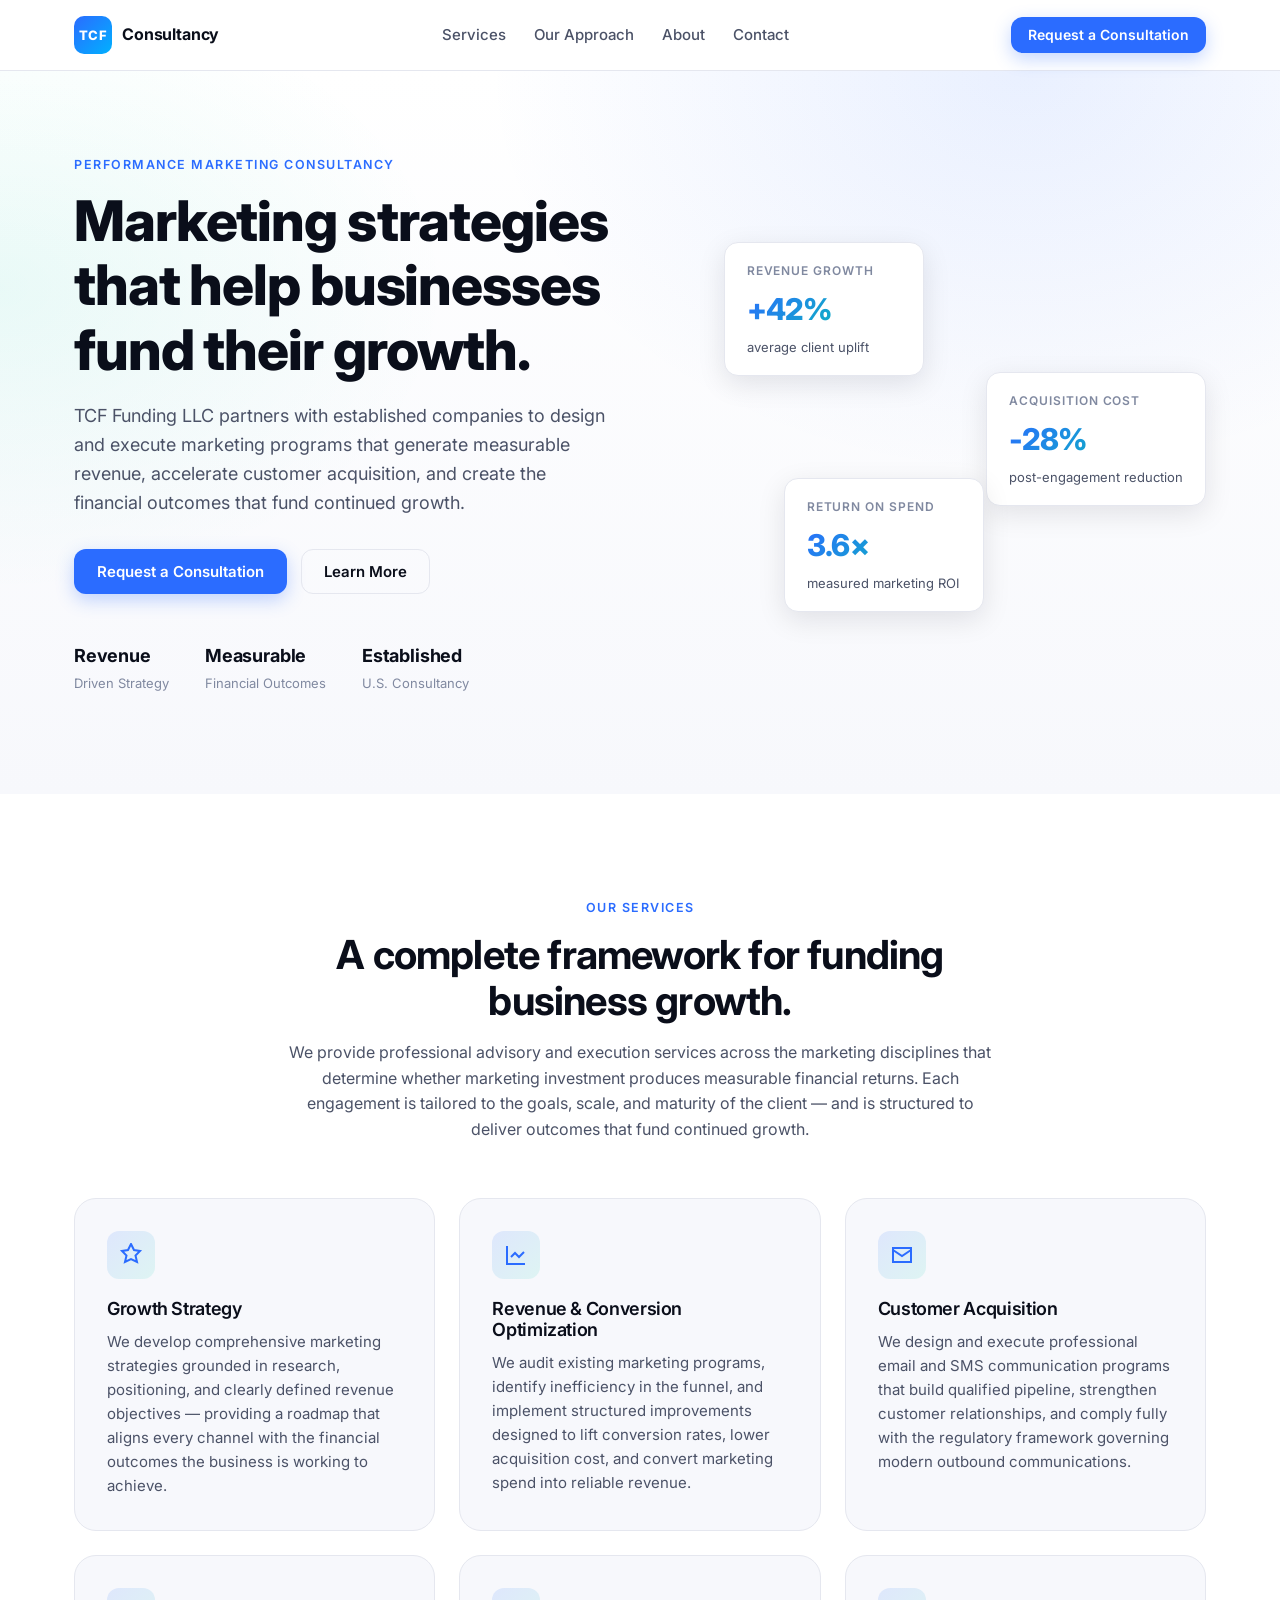
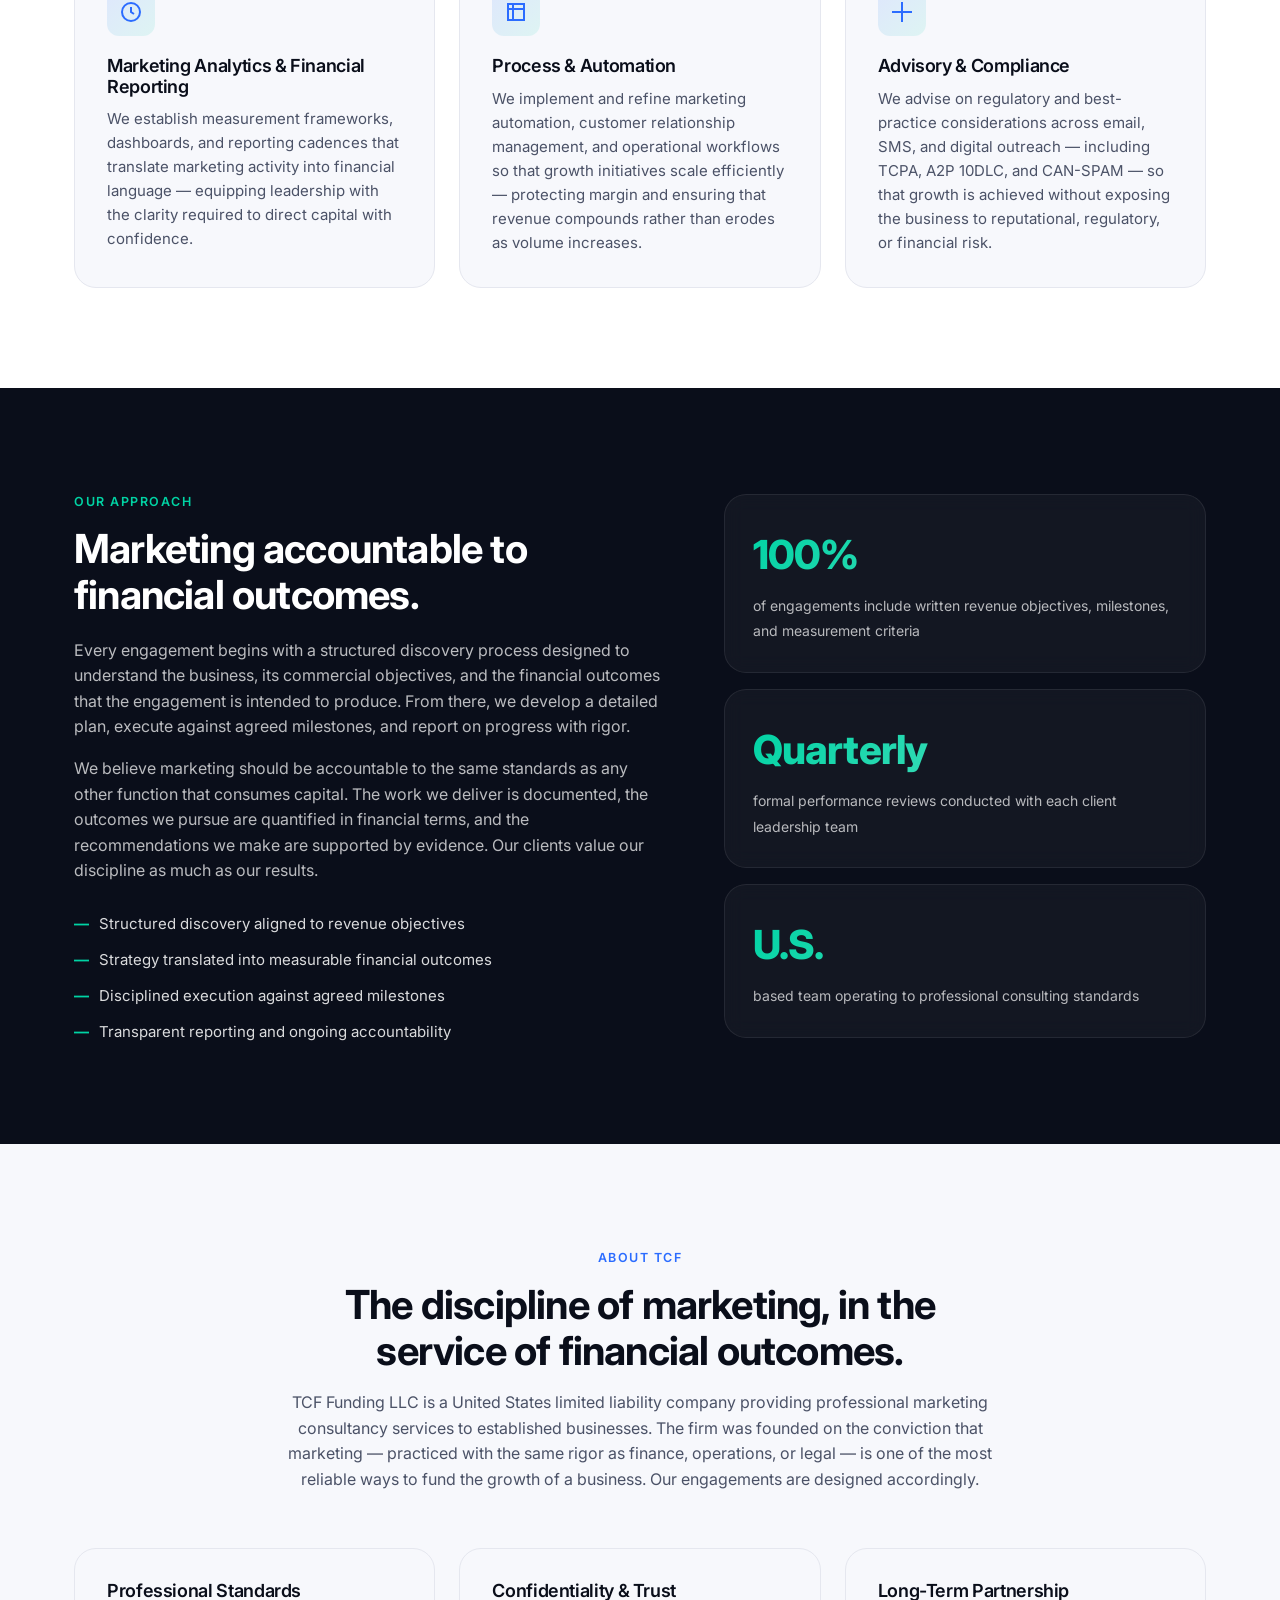
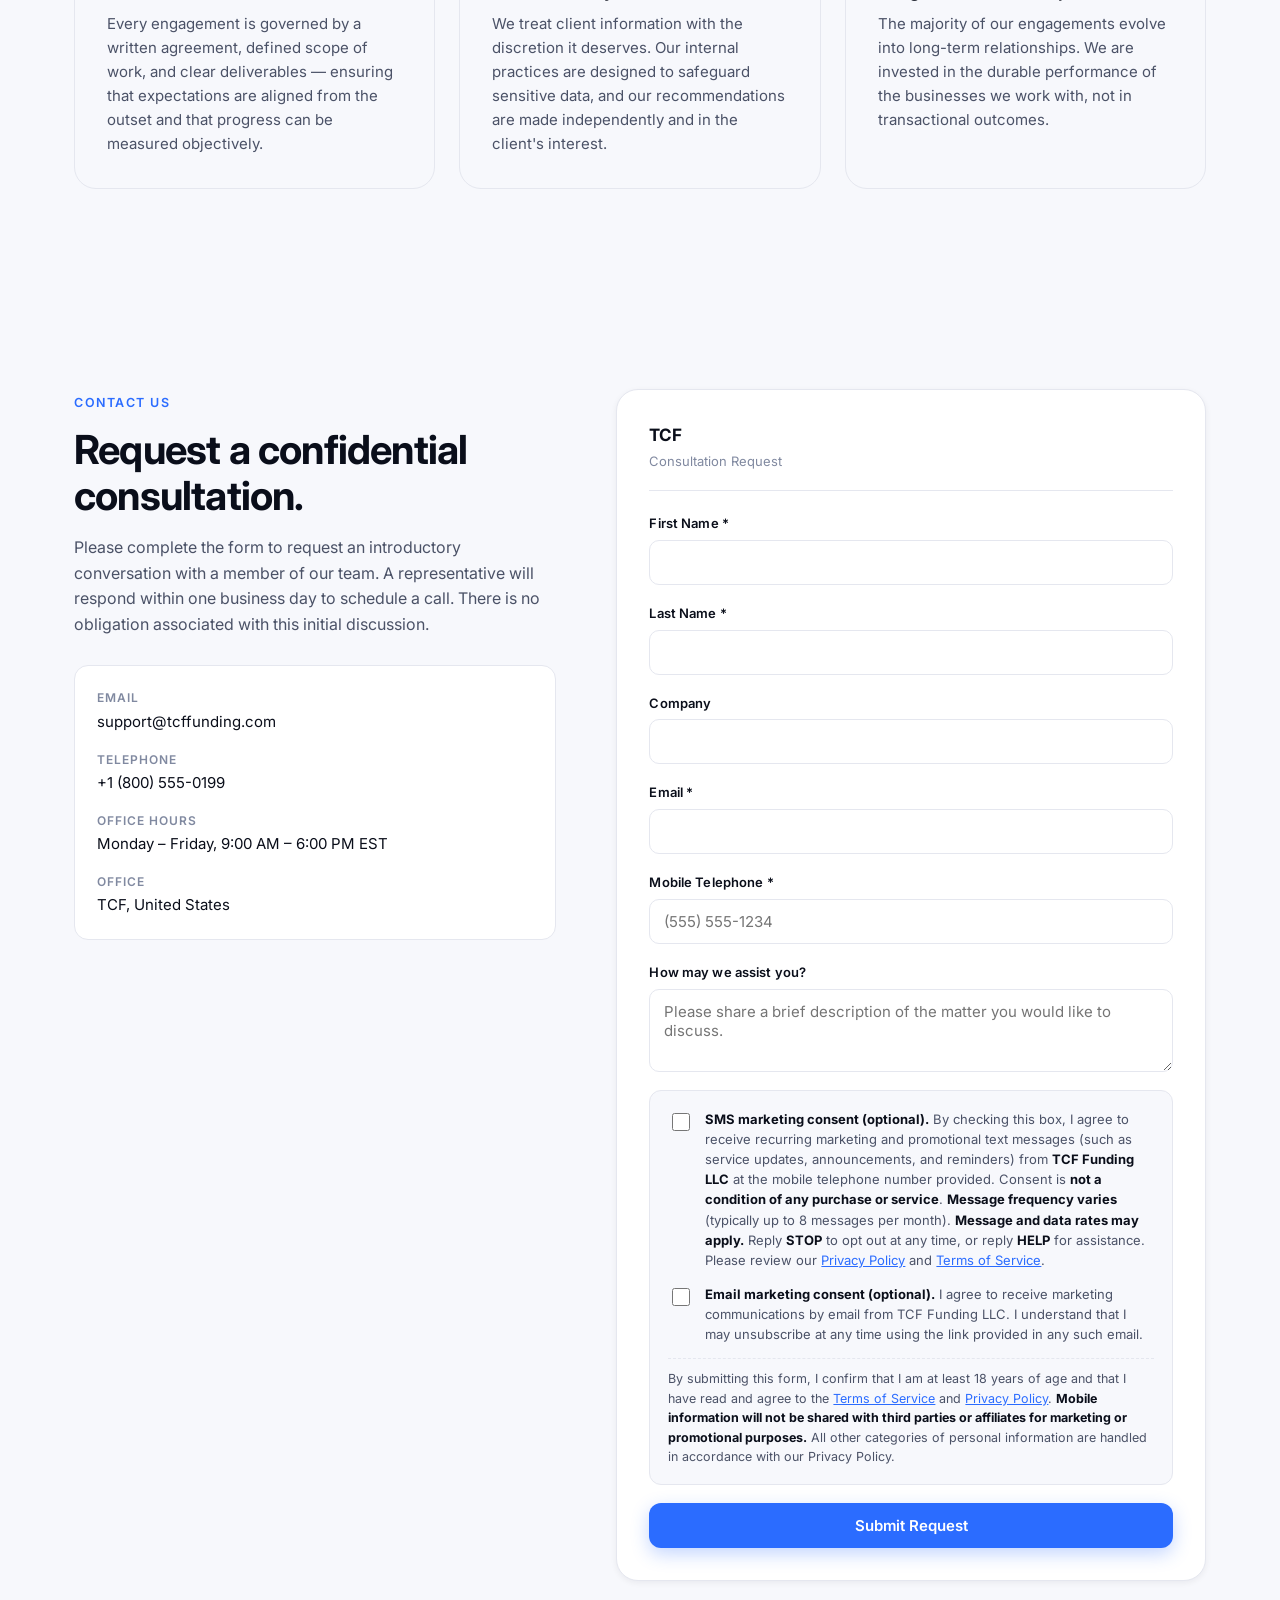
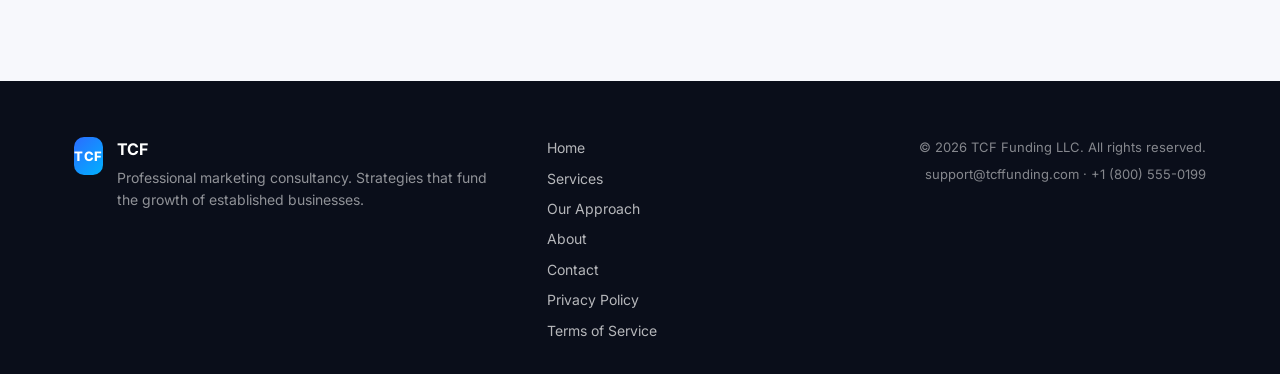
==== index.html @ d6a8207d "Initial commit: TCF Consultancy site" ====
<!DOCTYPE html>
<html lang="en">
<head>
    <meta charset="UTF-8">
    <meta name="viewport" content="width=device-width, initial-scale=1.0">
    <title>TCF — Marketing Strategies that Fund Growth</title>
    <meta name="description" content="TCF Funding LLC is a professional marketing consultancy that helps established businesses generate more revenue and secure greater funding through disciplined, data-driven marketing strategies.">
    <link rel="stylesheet" href="styles.css">
    <link rel="preconnect" href="https://fonts.googleapis.com">
    <link rel="preconnect" href="https://fonts.gstatic.com" crossorigin>
    <link href="https://fonts.googleapis.com/css2?family=Inter:wght@400;500;600;700;800&display=swap" rel="stylesheet">
</head>
<body>
    <header class="site-header">
        <div class="container header-inner">
            <a href="index.html" class="logo">
                <span class="logo-mark">TCF</span>
                <span class="logo-text">Consultancy</span>
            </a>
            <nav class="main-nav">
                <a href="#services">Services</a>
                <a href="#approach">Our Approach</a>
                <a href="#about">About</a>
                <a href="#contact">Contact</a>
            </nav>
            <a href="#contact" class="btn btn-primary btn-sm">Request a Consultation</a>
        </div>
    </header>

    <section class="hero">
        <div class="container">
            <div class="hero-grid">
                <div class="hero-content">
                    <span class="eyebrow">Performance Marketing Consultancy</span>
                    <h1>Marketing strategies that help businesses fund their growth.</h1>
                    <p class="hero-subtitle">TCF Funding LLC partners with established companies to design and execute marketing programs that generate measurable revenue, accelerate customer acquisition, and create the financial outcomes that fund continued growth.</p>
                    <div class="hero-cta">
                        <a href="#contact" class="btn btn-primary">Request a Consultation</a>
                        <a href="#services" class="btn btn-ghost">Learn More</a>
                    </div>
                    <div class="hero-trust">
                        <div class="trust-item">
                            <strong>Revenue</strong>
                            <span>Driven Strategy</span>
                        </div>
                        <div class="trust-item">
                            <strong>Measurable</strong>
                            <span>Financial Outcomes</span>
                        </div>
                        <div class="trust-item">
                            <strong>Established</strong>
                            <span>U.S. Consultancy</span>
                        </div>
                    </div>
                </div>
                <div class="hero-visual" aria-hidden="true">
                    <div class="floating-card card-1">
                        <span class="card-label">Revenue Growth</span>
                        <span class="card-value">+42%</span>
                        <span class="card-meta">average client uplift</span>
                    </div>
                    <div class="floating-card card-2">
                        <span class="card-label">Acquisition Cost</span>
                        <span class="card-value">-28%</span>
                        <span class="card-meta">post-engagement reduction</span>
                    </div>
                    <div class="floating-card card-3">
                        <span class="card-label">Return on Spend</span>
                        <span class="card-value">3.6×</span>
                        <span class="card-meta">measured marketing ROI</span>
                    </div>
                </div>
            </div>
        </div>
    </section>

    <section id="services" class="services">
        <div class="container">
            <div class="section-head">
                <span class="eyebrow">Our Services</span>
                <h2>A complete framework for funding business growth.</h2>
                <p>We provide professional advisory and execution services across the marketing disciplines that determine whether marketing investment produces measurable financial returns. Each engagement is tailored to the goals, scale, and maturity of the client — and is structured to deliver outcomes that fund continued growth.</p>
            </div>
            <div class="services-grid">
                <article class="service-card">
                    <div class="service-icon" aria-hidden="true">
                        <svg viewBox="0 0 24 24" fill="none" stroke="currentColor" stroke-width="2"><path d="M12 1l3 6 6 1-4.5 4.5L18 19l-6-3-6 3 1.5-6.5L3 8l6-1z"/></svg>
                    </div>
                    <h3>Growth Strategy</h3>
                    <p>We develop comprehensive marketing strategies grounded in research, positioning, and clearly defined revenue objectives — providing a roadmap that aligns every channel with the financial outcomes the business is working to achieve.</p>
                </article>
                <article class="service-card">
                    <div class="service-icon" aria-hidden="true">
                        <svg viewBox="0 0 24 24" fill="none" stroke="currentColor" stroke-width="2"><path d="M3 3v18h18"/><path d="M7 14l4-4 4 4 5-5"/></svg>
                    </div>
                    <h3>Revenue &amp; Conversion Optimization</h3>
                    <p>We audit existing marketing programs, identify inefficiency in the funnel, and implement structured improvements designed to lift conversion rates, lower acquisition cost, and convert marketing spend into reliable revenue.</p>
                </article>
                <article class="service-card">
                    <div class="service-icon" aria-hidden="true">
                        <svg viewBox="0 0 24 24" fill="none" stroke="currentColor" stroke-width="2"><path d="M3 5h18v14H3z"/><path d="M3 7l9 6 9-6"/></svg>
                    </div>
                    <h3>Customer Acquisition</h3>
                    <p>We design and execute professional email and SMS communication programs that build qualified pipeline, strengthen customer relationships, and comply fully with the regulatory framework governing modern outbound communications.</p>
                </article>
                <article class="service-card">
                    <div class="service-icon" aria-hidden="true">
                        <svg viewBox="0 0 24 24" fill="none" stroke="currentColor" stroke-width="2"><circle cx="12" cy="12" r="9"/><path d="M12 7v5l3 2"/></svg>
                    </div>
                    <h3>Marketing Analytics &amp; Financial Reporting</h3>
                    <p>We establish measurement frameworks, dashboards, and reporting cadences that translate marketing activity into financial language — equipping leadership with the clarity required to direct capital with confidence.</p>
                </article>
                <article class="service-card">
                    <div class="service-icon" aria-hidden="true">
                        <svg viewBox="0 0 24 24" fill="none" stroke="currentColor" stroke-width="2"><path d="M4 4h16v16H4z"/><path d="M4 9h16M9 4v16"/></svg>
                    </div>
                    <h3>Process &amp; Automation</h3>
                    <p>We implement and refine marketing automation, customer relationship management, and operational workflows so that growth initiatives scale efficiently — protecting margin and ensuring that revenue compounds rather than erodes as volume increases.</p>
                </article>
                <article class="service-card">
                    <div class="service-icon" aria-hidden="true">
                        <svg viewBox="0 0 24 24" fill="none" stroke="currentColor" stroke-width="2"><path d="M12 2v20M2 12h20"/></svg>
                    </div>
                    <h3>Advisory &amp; Compliance</h3>
                    <p>We advise on regulatory and best-practice considerations across email, SMS, and digital outreach — including TCPA, A2P 10DLC, and CAN-SPAM — so that growth is achieved without exposing the business to reputational, regulatory, or financial risk.</p>
                </article>
            </div>
        </div>
    </section>

    <section id="approach" class="about">
        <div class="container">
            <div class="about-grid">
                <div class="about-content">
                    <span class="eyebrow">Our Approach</span>
                    <h2>Marketing accountable to financial outcomes.</h2>
                    <p>Every engagement begins with a structured discovery process designed to understand the business, its commercial objectives, and the financial outcomes that the engagement is intended to produce. From there, we develop a detailed plan, execute against agreed milestones, and report on progress with rigor.</p>
                    <p>We believe marketing should be accountable to the same standards as any other function that consumes capital. The work we deliver is documented, the outcomes we pursue are quantified in financial terms, and the recommendations we make are supported by evidence. Our clients value our discipline as much as our results.</p>
                    <ul class="about-bullets">
                        <li><span>—</span>Structured discovery aligned to revenue objectives</li>
                        <li><span>—</span>Strategy translated into measurable financial outcomes</li>
                        <li><span>—</span>Disciplined execution against agreed milestones</li>
                        <li><span>—</span>Transparent reporting and ongoing accountability</li>
                    </ul>
                </div>
                <div class="about-stats">
                    <div class="stat">
                        <span class="stat-num">100%</span>
                        <span class="stat-label">of engagements include written revenue objectives, milestones, and measurement criteria</span>
                    </div>
                    <div class="stat">
                        <span class="stat-num">Quarterly</span>
                        <span class="stat-label">formal performance reviews conducted with each client leadership team</span>
                    </div>
                    <div class="stat">
                        <span class="stat-num">U.S.</span>
                        <span class="stat-label">based team operating to professional consulting standards</span>
                    </div>
                </div>
            </div>
        </div>
    </section>

    <section id="about" class="services" style="background:var(--surface-2);">
        <div class="container">
            <div class="section-head">
                <span class="eyebrow">About TCF</span>
                <h2>The discipline of marketing, in the service of financial outcomes.</h2>
                <p>TCF Funding LLC is a United States limited liability company providing professional marketing consultancy services to established businesses. The firm was founded on the conviction that marketing — practiced with the same rigor as finance, operations, or legal — is one of the most reliable ways to fund the growth of a business. Our engagements are designed accordingly.</p>
            </div>
            <div class="services-grid" style="grid-template-columns:repeat(3,1fr);">
                <article class="service-card">
                    <h3>Professional Standards</h3>
                    <p>Every engagement is governed by a written agreement, defined scope of work, and clear deliverables — ensuring that expectations are aligned from the outset and that progress can be measured objectively.</p>
                </article>
                <article class="service-card">
                    <h3>Confidentiality &amp; Trust</h3>
                    <p>We treat client information with the discretion it deserves. Our internal practices are designed to safeguard sensitive data, and our recommendations are made independently and in the client's interest.</p>
                </article>
                <article class="service-card">
                    <h3>Long-Term Partnership</h3>
                    <p>The majority of our engagements evolve into long-term relationships. We are invested in the durable performance of the businesses we work with, not in transactional outcomes.</p>
                </article>
            </div>
        </div>
    </section>

    <section id="contact" class="contact">
        <div class="container">
            <div class="contact-grid">
                <div class="contact-intro">
                    <span class="eyebrow">Contact Us</span>
                    <h2>Request a confidential consultation.</h2>
                    <p>Please complete the form to request an introductory conversation with a member of our team. A representative will respond within one business day to schedule a call. There is no obligation associated with this initial discussion.</p>
                    <div class="contact-info">
                        <div class="contact-item">
                            <strong>Email</strong>
                            <a href="mailto:support@tcffunding.com">support@tcffunding.com</a>
                        </div>
                        <div class="contact-item">
                            <strong>Telephone</strong>
                            <a href="tel:+18005550199">+1 (800) 555-0199</a>
                        </div>
                        <div class="contact-item">
                            <strong>Office Hours</strong>
                            <span>Monday – Friday, 9:00 AM – 6:00 PM EST</span>
                        </div>
                        <div class="contact-item">
                            <strong>Office</strong>
                            <span>TCF, United States</span>
                        </div>
                    </div>
                </div>

                <form class="contact-form" id="optInForm" novalidate>
                    <div class="form-brand">
                        <strong>TCF</strong>
                        <span>Consultation Request</span>
                    </div>

                    <div class="form-row">
                        <label for="firstName">First Name *</label>
                        <input type="text" id="firstName" name="firstName" required autocomplete="given-name">
                    </div>
                    <div class="form-row">
                        <label for="lastName">Last Name *</label>
                        <input type="text" id="lastName" name="lastName" required autocomplete="family-name">
                    </div>
                    <div class="form-row">
                        <label for="company">Company</label>
                        <input type="text" id="company" name="company" autocomplete="organization">
                    </div>
                    <div class="form-row">
                        <label for="email">Email *</label>
                        <input type="email" id="email" name="email" required autocomplete="email">
                    </div>
                    <div class="form-row">
                        <label for="phone">Mobile Telephone *</label>
                        <input type="tel" id="phone" name="phone" required autocomplete="tel" placeholder="(555) 555-1234">
                    </div>
                    <div class="form-row">
                        <label for="message">How may we assist you?</label>
                        <textarea id="message" name="message" rows="3" placeholder="Please share a brief description of the matter you would like to discuss."></textarea>
                    </div>

                    <div class="consent-block">
                        <label class="consent-row">
                            <input type="checkbox" id="smsConsent" name="smsConsent">
                            <span class="consent-text">
                                <strong>SMS marketing consent (optional).</strong> By checking this box, I agree to receive recurring marketing and promotional text messages (such as service updates, announcements, and reminders) from <strong>TCF Funding LLC</strong> at the mobile telephone number provided. Consent is <strong>not a condition of any purchase or service</strong>. <strong>Message frequency varies</strong> (typically up to 8 messages per month). <strong>Message and data rates may apply.</strong> Reply <strong>STOP</strong> to opt out at any time, or reply <strong>HELP</strong> for assistance. Please review our <a href="privacy.html" target="_blank" rel="noopener">Privacy Policy</a> and <a href="terms.html" target="_blank" rel="noopener">Terms of Service</a>.
                            </span>
                        </label>

                        <label class="consent-row">
                            <input type="checkbox" id="emailConsent" name="emailConsent">
                            <span class="consent-text">
                                <strong>Email marketing consent (optional).</strong> I agree to receive marketing communications by email from TCF Funding LLC. I understand that I may unsubscribe at any time using the link provided in any such email.
                            </span>
                        </label>

                        <p class="legal-note">
                            By submitting this form, I confirm that I am at least 18 years of age and that I have read and agree to the
                            <a href="terms.html" target="_blank" rel="noopener">Terms of Service</a> and
                            <a href="privacy.html" target="_blank" rel="noopener">Privacy Policy</a>.
                            <strong>Mobile information will not be shared with third parties or affiliates for marketing or promotional purposes.</strong>
                            All other categories of personal information are handled in accordance with our Privacy Policy.
                        </p>
                    </div>

                    <button type="submit" class="btn btn-primary btn-block">Submit Request</button>
                    <div class="form-status" id="formStatus" role="status" aria-live="polite"></div>
                </form>
            </div>
        </div>
    </section>

    <footer class="site-footer">
        <div class="container footer-inner">
            <div class="footer-brand">
                <span class="logo-mark">TCF</span>
                <div>
                    <strong>TCF</strong>
                    <p>Professional marketing consultancy. Strategies that fund the growth of established businesses.</p>
                </div>
            </div>
            <nav class="footer-nav">
                <a href="index.html">Home</a>
                <a href="#services">Services</a>
                <a href="#approach">Our Approach</a>
                <a href="#about">About</a>
                <a href="#contact">Contact</a>
                <a href="privacy.html">Privacy Policy</a>
                <a href="terms.html">Terms of Service</a>
            </nav>
            <div class="footer-legal">
                <span>© <span id="yr"></span> TCF Funding LLC. All rights reserved.</span>
                <span>support@tcffunding.com · +1 (800) 555-0199</span>
            </div>
        </div>
    </footer>

    <script>
        document.getElementById('yr').textContent = new Date().getFullYear();

        const form = document.getElementById('optInForm');
        const status = document.getElementById('formStatus');
        form.addEventListener('submit', function(e) {
            e.preventDefault();
            const required = ['firstName','lastName','email','phone'];
            let ok = true;
            required.forEach(id => {
                const el = document.getElementById(id);
                if (!el.value.trim()) { el.classList.add('err'); ok = false; }
                else { el.classList.remove('err'); }
            });
            if (!ok) {
                status.textContent = 'Please complete all required fields.';
                status.className = 'form-status err';
                return;
            }
            status.textContent = 'Thank you. Your request has been received. A member of our team will be in contact within one business day.';
            status.className = 'form-status ok';
            form.reset();
        });
    </script>
</body>
</html>
---- styles.css ----
:root {
    --bg: #0a0e1a;
    --bg-2: #0f1424;
    --bg-3: #151a2e;
    --surface: #ffffff;
    --surface-2: #f7f8fc;
    --border: #e5e7ef;
    --text: #0a0e1a;
    --text-muted: #4b5267;
    --text-dim: #8089a0;
    --primary: #2b6cff;
    --primary-dark: #1e4fd6;
    --accent: #00d3a4;
    --danger: #e54848;
    --radius: 14px;
    --radius-lg: 22px;
    --shadow-sm: 0 2px 6px rgba(10, 14, 26, 0.06);
    --shadow-md: 0 8px 28px rgba(10, 14, 26, 0.10);
    --shadow-lg: 0 24px 60px rgba(10, 14, 26, 0.18);
    --container: 1180px;
    --font: 'Inter', -apple-system, BlinkMacSystemFont, 'Segoe UI', Roboto, Helvetica, Arial, sans-serif;
}

* { box-sizing: border-box; }
html { scroll-behavior: smooth; }
body {
    margin: 0;
    font-family: var(--font);
    color: var(--text);
    background: var(--surface);
    line-height: 1.6;
    -webkit-font-smoothing: antialiased;
}

img, svg { max-width: 100%; display: block; }
a { color: var(--primary); text-decoration: none; }
a:hover { text-decoration: underline; }

.container {
    max-width: var(--container);
    margin: 0 auto;
    padding: 0 24px;
}

/* ---------- Header ---------- */
.site-header {
    position: sticky;
    top: 0;
    z-index: 50;
    background: rgba(255, 255, 255, 0.85);
    backdrop-filter: saturate(180%) blur(14px);
    border-bottom: 1px solid var(--border);
}
.header-inner {
    display: flex;
    align-items: center;
    justify-content: space-between;
    padding: 16px 24px;
    gap: 24px;
}
.logo {
    display: flex;
    align-items: center;
    gap: 10px;
    color: var(--text);
    font-weight: 700;
    text-decoration: none;
}
.logo:hover { text-decoration: none; }
.logo-mark {
    display: inline-grid;
    place-items: center;
    width: 38px;
    height: 38px;
    border-radius: 10px;
    background: linear-gradient(135deg, var(--primary), #00b1ff);
    color: #fff;
    font-weight: 800;
    font-size: 13px;
    letter-spacing: 0.5px;
}
.logo-text {
    font-size: 16px;
    letter-spacing: -0.01em;
}

.main-nav {
    display: flex;
    gap: 28px;
}
.main-nav a {
    color: var(--text-muted);
    font-weight: 500;
    font-size: 15px;
    text-decoration: none;
    transition: color 0.15s ease;
}
.main-nav a:hover { color: var(--text); }

/* ---------- Buttons ---------- */
.btn {
    display: inline-flex;
    align-items: center;
    justify-content: center;
    gap: 8px;
    padding: 14px 22px;
    font-weight: 600;
    font-size: 15px;
    border-radius: 12px;
    border: 1px solid transparent;
    cursor: pointer;
    transition: transform 0.08s ease, box-shadow 0.15s ease, background 0.15s ease;
    text-decoration: none;
    line-height: 1;
    font-family: inherit;
}
.btn-sm { padding: 10px 16px; font-size: 14px; }
.btn-block { width: 100%; }
.btn-primary {
    background: var(--primary);
    color: #fff;
    box-shadow: 0 6px 18px rgba(43, 108, 255, 0.28);
}
.btn-primary:hover {
    background: var(--primary-dark);
    text-decoration: none;
    transform: translateY(-1px);
}
.btn-ghost {
    background: transparent;
    color: var(--text);
    border-color: var(--border);
}
.btn-ghost:hover { background: var(--surface-2); text-decoration: none; }

/* ---------- Section primitives ---------- */
.eyebrow {
    display: inline-block;
    font-size: 12.5px;
    font-weight: 600;
    letter-spacing: 0.12em;
    text-transform: uppercase;
    color: var(--primary);
    margin-bottom: 14px;
}
h1, h2, h3 { letter-spacing: -0.02em; line-height: 1.15; margin: 0; }
h1 { font-size: clamp(36px, 5vw, 56px); font-weight: 800; }
h2 { font-size: clamp(28px, 3.5vw, 40px); font-weight: 700; }
h3 { font-size: 18px; font-weight: 600; }
p { color: var(--text-muted); margin: 0; }

.section-head {
    max-width: 720px;
    margin: 0 auto 56px;
    text-align: center;
}
.section-head h2 { margin: 0 0 16px; }

/* ---------- Hero ---------- */
.hero {
    position: relative;
    padding: 80px 0 100px;
    background:
        radial-gradient(60% 80% at 80% 0%, rgba(43,108,255,0.10), transparent 70%),
        radial-gradient(50% 60% at 0% 30%, rgba(0,211,164,0.08), transparent 70%),
        linear-gradient(180deg, #ffffff 0%, #f7f8fc 100%);
    overflow: hidden;
}
.hero-grid {
    display: grid;
    grid-template-columns: 1.1fr 0.9fr;
    gap: 60px;
    align-items: center;
}
.hero h1 { margin-bottom: 20px; }
.hero-subtitle {
    font-size: 18px;
    color: var(--text-muted);
    margin-bottom: 32px;
    max-width: 540px;
}
.hero-cta {
    display: flex;
    gap: 14px;
    flex-wrap: wrap;
    margin-bottom: 48px;
}
.hero-trust {
    display: flex;
    gap: 36px;
    flex-wrap: wrap;
}
.trust-item {
    display: flex;
    flex-direction: column;
    gap: 2px;
}
.trust-item strong {
    font-size: 18px;
    color: var(--text);
    letter-spacing: -0.01em;
}
.trust-item span {
    font-size: 13px;
    color: var(--text-dim);
}

.hero-visual {
    position: relative;
    height: 420px;
}
.floating-card {
    position: absolute;
    background: #fff;
    border: 1px solid var(--border);
    border-radius: var(--radius);
    box-shadow: var(--shadow-md);
    padding: 18px 22px;
    display: flex;
    flex-direction: column;
    gap: 4px;
    min-width: 200px;
    animation: float 6s ease-in-out infinite;
}
.card-1 { top: 30px; left: 0; animation-delay: 0s; }
.card-2 { top: 160px; right: 0; animation-delay: 1.5s; }
.card-3 { bottom: 20px; left: 60px; animation-delay: 3s; }
.card-label {
    font-size: 12px;
    text-transform: uppercase;
    letter-spacing: 0.08em;
    color: var(--text-dim);
    font-weight: 600;
}
.card-value {
    font-size: 30px;
    font-weight: 800;
    letter-spacing: -0.02em;
    color: var(--text);
    background: linear-gradient(135deg, var(--primary), var(--accent));
    -webkit-background-clip: text;
    background-clip: text;
    color: transparent;
}
.card-meta {
    font-size: 13px;
    color: var(--text-muted);
}
@keyframes float {
    0%, 100% { transform: translateY(0); }
    50% { transform: translateY(-10px); }
}

/* ---------- Services ---------- */
.services {
    padding: 100px 0;
    background: #fff;
}
.services-grid {
    display: grid;
    grid-template-columns: repeat(3, 1fr);
    gap: 24px;
}
.service-card {
    background: var(--surface-2);
    border: 1px solid var(--border);
    border-radius: var(--radius-lg);
    padding: 32px;
    transition: transform 0.15s ease, box-shadow 0.15s ease, border-color 0.15s ease;
}
.service-card:hover {
    transform: translateY(-3px);
    box-shadow: var(--shadow-md);
    border-color: rgba(43,108,255,0.25);
}
.service-icon {
    width: 48px;
    height: 48px;
    border-radius: 12px;
    display: grid;
    place-items: center;
    margin-bottom: 20px;
    background: linear-gradient(135deg, rgba(43,108,255,0.12), rgba(0,211,164,0.10));
    color: var(--primary);
}
.service-icon svg { width: 24px; height: 24px; }
.service-card h3 { margin-bottom: 10px; }
.service-card p { font-size: 15px; }

/* ---------- About ---------- */
.about {
    padding: 100px 0;
    background: var(--bg);
    color: #fff;
}
.about-grid {
    display: grid;
    grid-template-columns: 1.1fr 0.9fr;
    gap: 60px;
    align-items: center;
}
.about h2 { color: #fff; margin-bottom: 20px; }
.about p { color: rgba(255,255,255,0.72); margin-bottom: 16px; font-size: 16px; }
.about .eyebrow { color: var(--accent); }

.about-bullets {
    list-style: none;
    padding: 0;
    margin: 28px 0 0;
    display: grid;
    gap: 12px;
}
.about-bullets li {
    display: flex;
    gap: 10px;
    align-items: flex-start;
    color: rgba(255,255,255,0.85);
    font-size: 15px;
}
.about-bullets li span {
    color: var(--accent);
    font-weight: 700;
}

.about-stats {
    display: grid;
    gap: 16px;
}
.stat {
    background: rgba(255,255,255,0.04);
    border: 1px solid rgba(255,255,255,0.08);
    border-radius: var(--radius-lg);
    padding: 28px;
    backdrop-filter: blur(10px);
}
.stat-num {
    display: block;
    font-size: 40px;
    font-weight: 800;
    background: linear-gradient(135deg, var(--accent), #66e2c5);
    -webkit-background-clip: text;
    background-clip: text;
    color: transparent;
    letter-spacing: -0.02em;
    margin-bottom: 6px;
}
.stat-label {
    color: rgba(255,255,255,0.7);
    font-size: 14px;
}

/* ---------- Contact ---------- */
.contact {
    padding: 100px 0;
    background: var(--surface-2);
}
.contact-grid {
    display: grid;
    grid-template-columns: 0.9fr 1.1fr;
    gap: 60px;
    align-items: start;
}
.contact-intro h2 { margin-bottom: 16px; }
.contact-intro p { font-size: 16px; margin-bottom: 28px; }

.contact-info {
    display: grid;
    gap: 16px;
    background: #fff;
    border: 1px solid var(--border);
    border-radius: var(--radius);
    padding: 22px;
}
.contact-item {
    display: flex;
    flex-direction: column;
    gap: 2px;
}
.contact-item strong {
    font-size: 12px;
    text-transform: uppercase;
    letter-spacing: 0.08em;
    color: var(--text-dim);
    font-weight: 600;
}
.contact-item a, .contact-item span {
    color: var(--text);
    font-size: 15px;
}

/* ---------- Form ---------- */
.contact-form {
    background: #fff;
    border: 1px solid var(--border);
    border-radius: var(--radius-lg);
    padding: 32px;
    box-shadow: var(--shadow-sm);
    display: grid;
    gap: 18px;
}
.form-brand {
    display: flex;
    flex-direction: column;
    gap: 2px;
    padding-bottom: 18px;
    border-bottom: 1px solid var(--border);
    margin-bottom: 4px;
}
.form-brand strong {
    font-size: 17px;
    letter-spacing: -0.01em;
}
.form-brand span {
    font-size: 13px;
    color: var(--text-dim);
}

.form-row {
    display: flex;
    flex-direction: column;
    gap: 6px;
}
.form-row label {
    font-size: 13px;
    font-weight: 600;
    color: var(--text);
    letter-spacing: 0.01em;
}
.form-row input,
.form-row textarea {
    width: 100%;
    padding: 12px 14px;
    border: 1px solid var(--border);
    border-radius: 10px;
    font-size: 15px;
    font-family: inherit;
    color: var(--text);
    background: #fff;
    transition: border-color 0.15s ease, box-shadow 0.15s ease;
}
.form-row input:focus,
.form-row textarea:focus {
    outline: none;
    border-color: var(--primary);
    box-shadow: 0 0 0 3px rgba(43,108,255,0.15);
}
.form-row input.err,
.form-row textarea.err {
    border-color: var(--danger);
    box-shadow: 0 0 0 3px rgba(229,72,72,0.12);
}
.form-row textarea { resize: vertical; min-height: 80px; }

.consent-block {
    background: var(--surface-2);
    border: 1px solid var(--border);
    border-radius: 12px;
    padding: 18px;
    display: grid;
    gap: 14px;
}
.consent-row {
    display: flex;
    gap: 12px;
    align-items: flex-start;
    cursor: pointer;
}
.consent-row input[type="checkbox"] {
    margin-top: 4px;
    width: 18px;
    height: 18px;
    accent-color: var(--primary);
    flex-shrink: 0;
    cursor: pointer;
}
.consent-text {
    font-size: 13px;
    line-height: 1.55;
    color: var(--text-muted);
}
.consent-text strong { color: var(--text); }
.consent-text a { color: var(--primary); text-decoration: underline; }

.legal-note {
    font-size: 12.5px;
    line-height: 1.55;
    color: var(--text-muted);
    margin: 0;
    padding-top: 10px;
    border-top: 1px dashed var(--border);
}
.legal-note a { color: var(--primary); text-decoration: underline; }
.legal-note strong { color: var(--text); }

.form-status {
    font-size: 14px;
    padding: 10px 12px;
    border-radius: 10px;
    text-align: center;
    display: none;
}
.form-status.ok {
    display: block;
    background: rgba(0,211,164,0.10);
    color: #007a5e;
    border: 1px solid rgba(0,211,164,0.25);
}
.form-status.err {
    display: block;
    background: rgba(229,72,72,0.10);
    color: #b22a2a;
    border: 1px solid rgba(229,72,72,0.25);
}

/* ---------- Footer ---------- */
.site-footer {
    background: var(--bg);
    color: rgba(255,255,255,0.7);
    padding: 56px 0 32px;
}
.footer-inner {
    display: grid;
    grid-template-columns: 1.4fr 1fr 1fr;
    gap: 40px;
}
.footer-brand {
    display: flex;
    gap: 14px;
    align-items: flex-start;
}
.footer-brand strong {
    color: #fff;
    font-size: 16px;
    display: block;
    margin-bottom: 4px;
}
.footer-brand p {
    color: rgba(255,255,255,0.55);
    font-size: 14px;
    margin: 0;
}
.footer-nav {
    display: flex;
    flex-direction: column;
    gap: 8px;
}
.footer-nav a {
    color: rgba(255,255,255,0.7);
    font-size: 14px;
    text-decoration: none;
}
.footer-nav a:hover { color: #fff; text-decoration: none; }
.footer-legal {
    display: flex;
    flex-direction: column;
    gap: 6px;
    color: rgba(255,255,255,0.5);
    font-size: 13px;
    text-align: right;
}

/* ---------- Legal pages ---------- */
.legal {
    padding: 60px 0 100px;
    background: #fff;
}
.legal-wrap {
    max-width: 820px;
    margin: 0 auto;
}
.legal h1 {
    font-size: 40px;
    margin-bottom: 8px;
}
.legal-meta {
    color: var(--text-dim);
    font-size: 14px;
    margin-bottom: 40px;
    padding-bottom: 24px;
    border-bottom: 1px solid var(--border);
}
.legal h2 {
    font-size: 22px;
    margin: 40px 0 12px;
    color: var(--text);
}
.legal h3 {
    font-size: 17px;
    margin: 24px 0 8px;
    color: var(--text);
}
.legal p, .legal li {
    color: var(--text-muted);
    font-size: 15px;
    line-height: 1.75;
}
.legal p { margin: 0 0 14px; }
.legal ul { padding-left: 22px; margin: 0 0 16px; }
.legal li { margin-bottom: 6px; }
.legal a { color: var(--primary); text-decoration: underline; }
.legal strong { color: var(--text); }
.legal-toc {
    background: var(--surface-2);
    border: 1px solid var(--border);
    border-radius: var(--radius);
    padding: 22px 26px;
    margin-bottom: 40px;
}
.legal-toc strong { display: block; margin-bottom: 10px; }
.legal-toc ol { margin: 0; padding-left: 22px; }
.legal-toc li { font-size: 14px; line-height: 1.7; }

/* ---------- Responsive ---------- */
@media (max-width: 960px) {
    .hero { padding: 56px 0 80px; }
    .hero-grid { grid-template-columns: 1fr; gap: 40px; }
    .hero-visual { height: 360px; }
    .services-grid { grid-template-columns: repeat(2, 1fr); }
    .about-grid, .contact-grid { grid-template-columns: 1fr; gap: 40px; }
    .footer-inner { grid-template-columns: 1fr; gap: 28px; }
    .footer-legal { text-align: left; }
}
@media (max-width: 640px) {
    .main-nav { display: none; }
    .services { padding: 60px 0; }
    .about, .contact { padding: 60px 0; }
    .services-grid { grid-template-columns: 1fr; }
    .contact-form { padding: 24px; }
    .floating-card { min-width: 170px; padding: 14px 18px; }
    .card-value { font-size: 24px; }
    .hero-trust { gap: 22px; }
}
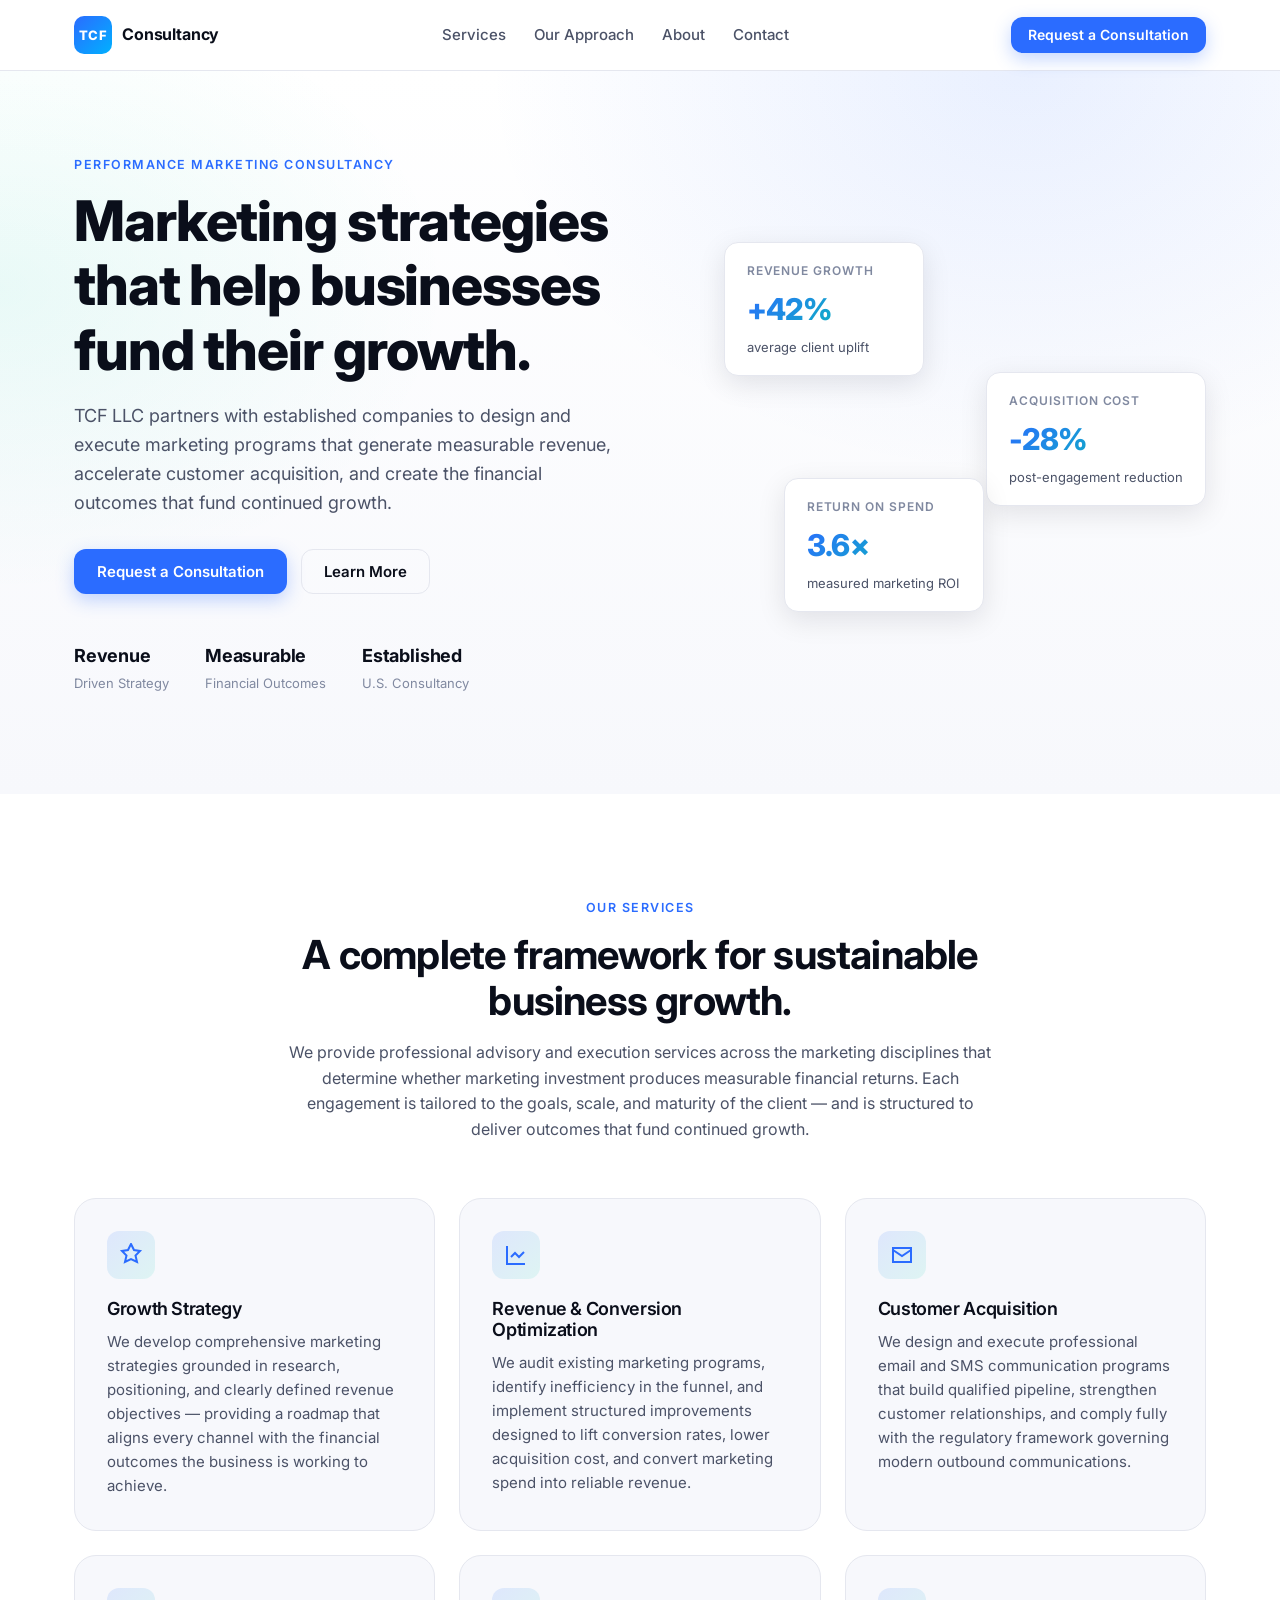
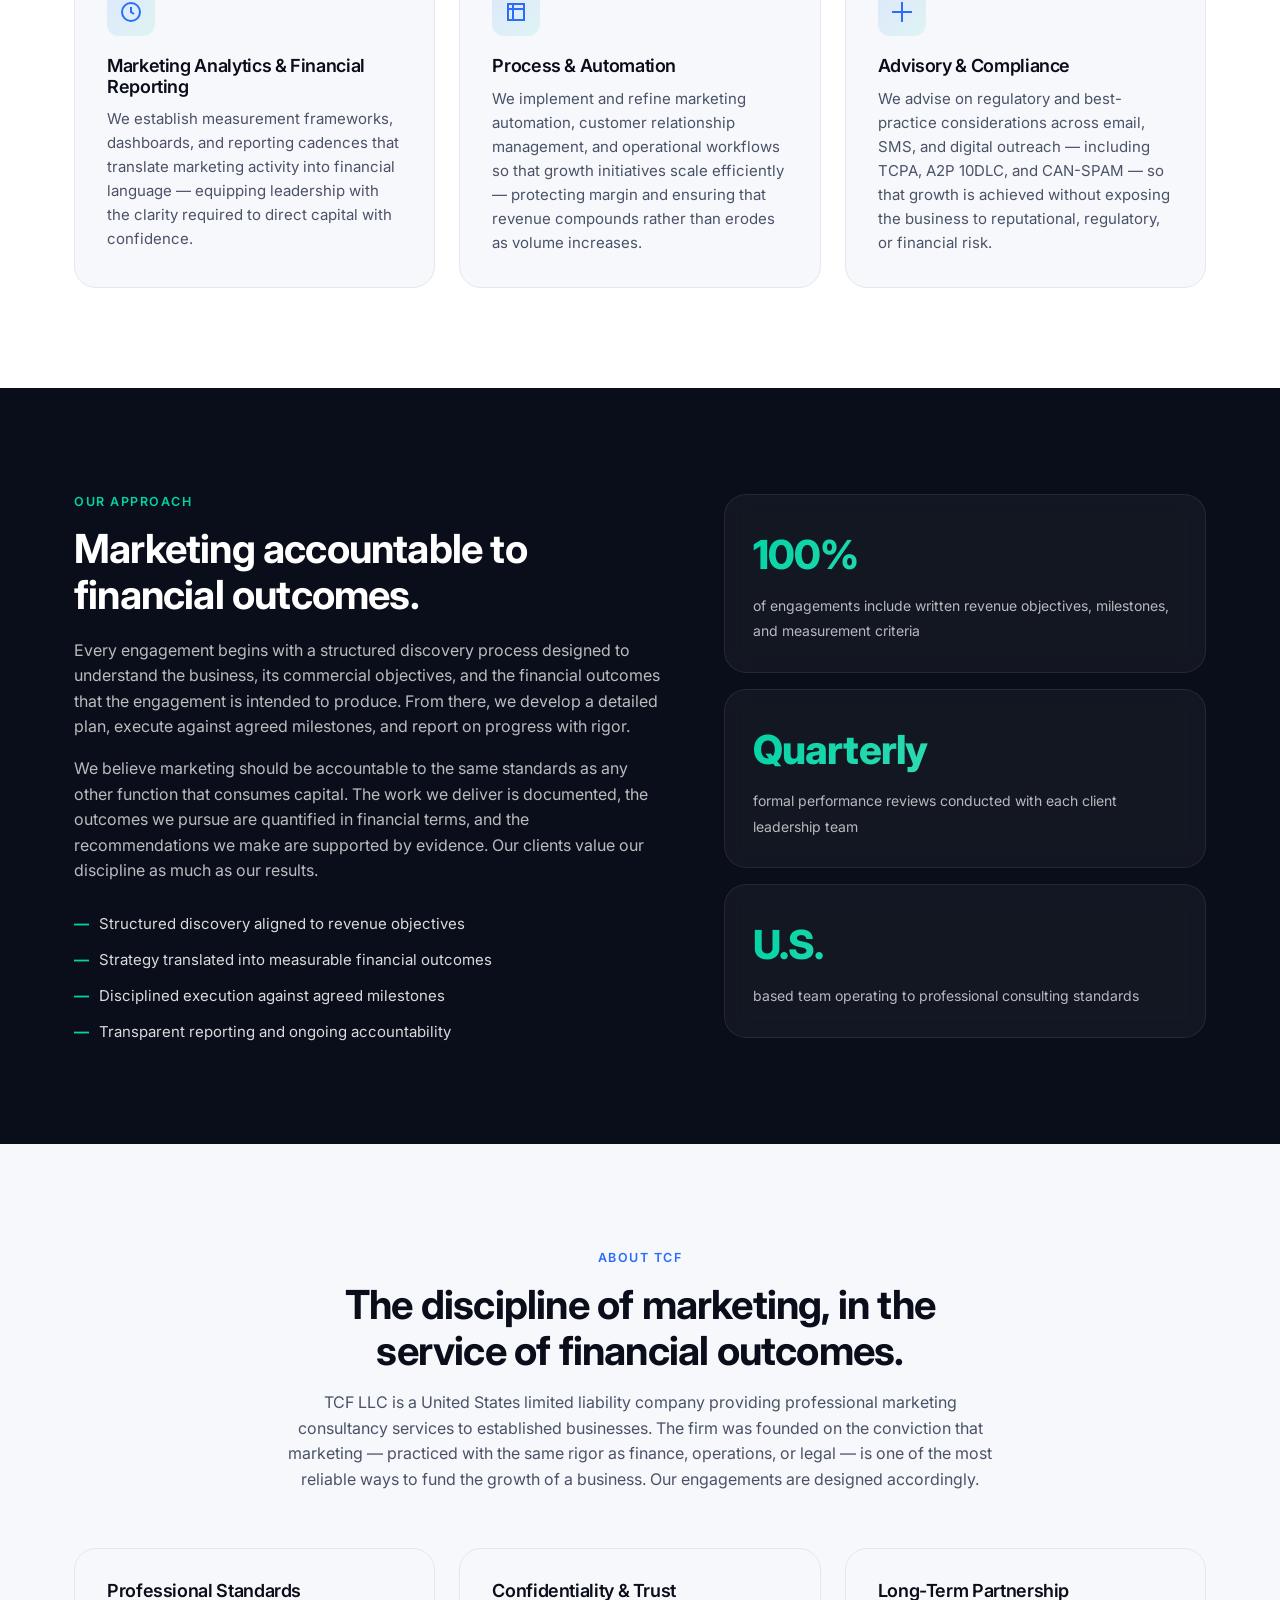
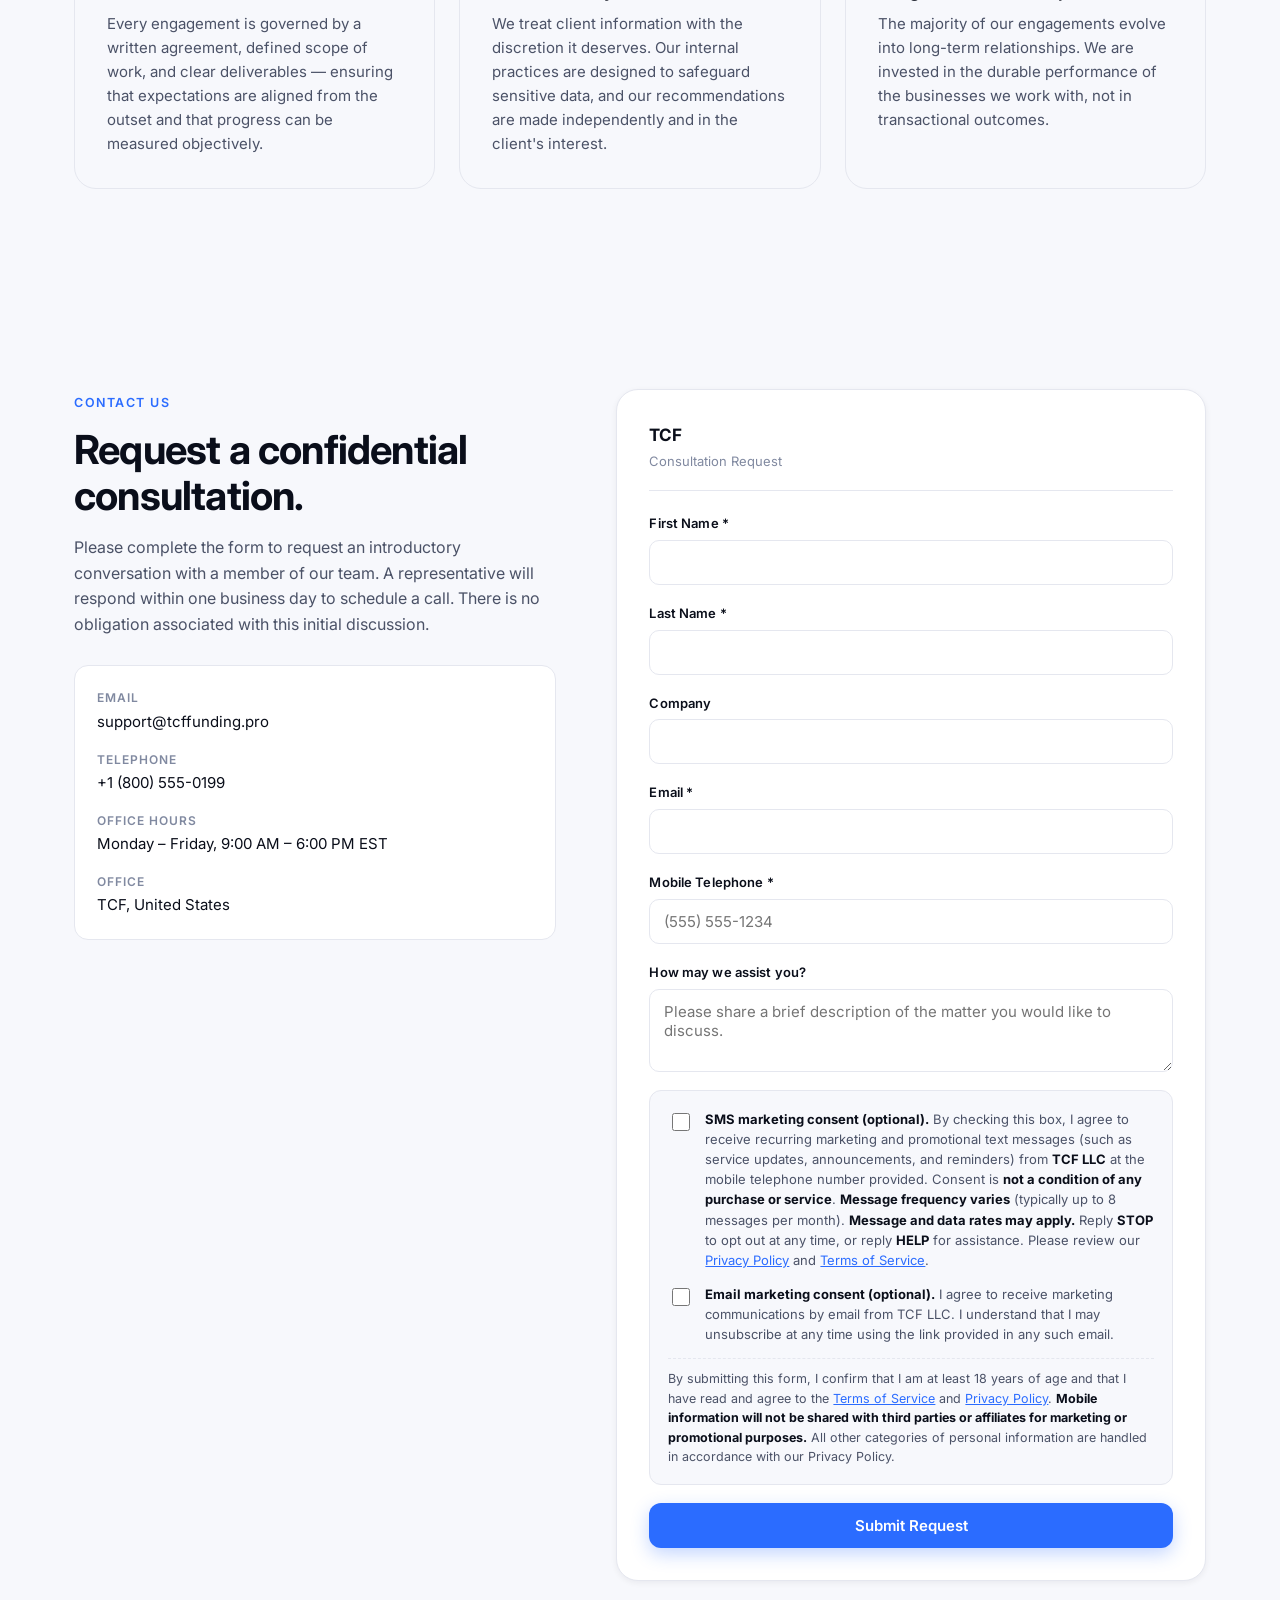
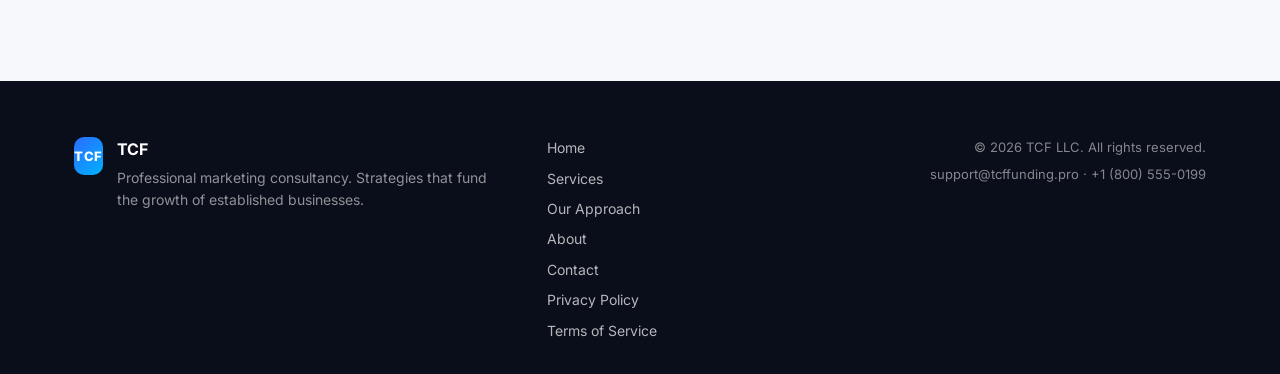
==== commit 58f59be0: "Remove 'funding' from copy; keep only in domain references" ====
--- a/index.html
+++ b/index.html
@@ -4,7 +4,7 @@
     <meta charset="UTF-8">
     <meta name="viewport" content="width=device-width, initial-scale=1.0">
     <title>TCF — Marketing Strategies that Fund Growth</title>
-    <meta name="description" content="TCF Funding LLC is a professional marketing consultancy that helps established businesses generate more revenue and secure greater funding through disciplined, data-driven marketing strategies.">
+    <meta name="description" content="TCF LLC is a professional marketing consultancy that helps established businesses generate more revenue and accelerate sustainable growth through disciplined, data-driven marketing strategies.">
     <link rel="stylesheet" href="styles.css">
     <link rel="preconnect" href="https://fonts.googleapis.com">
     <link rel="preconnect" href="https://fonts.gstatic.com" crossorigin>
@@ -33,7 +33,7 @@
                 <div class="hero-content">
                     <span class="eyebrow">Performance Marketing Consultancy</span>
                     <h1>Marketing strategies that help businesses fund their growth.</h1>
-                    <p class="hero-subtitle">TCF Funding LLC partners with established companies to design and execute marketing programs that generate measurable revenue, accelerate customer acquisition, and create the financial outcomes that fund continued growth.</p>
+                    <p class="hero-subtitle">TCF LLC partners with established companies to design and execute marketing programs that generate measurable revenue, accelerate customer acquisition, and create the financial outcomes that fund continued growth.</p>
                     <div class="hero-cta">
                         <a href="#contact" class="btn btn-primary">Request a Consultation</a>
                         <a href="#services" class="btn btn-ghost">Learn More</a>
@@ -78,7 +78,7 @@
         <div class="container">
             <div class="section-head">
                 <span class="eyebrow">Our Services</span>
-                <h2>A complete framework for funding business growth.</h2>
+                <h2>A complete framework for sustainable business growth.</h2>
                 <p>We provide professional advisory and execution services across the marketing disciplines that determine whether marketing investment produces measurable financial returns. Each engagement is tailored to the goals, scale, and maturity of the client — and is structured to deliver outcomes that fund continued growth.</p>
             </div>
             <div class="services-grid">
@@ -166,7 +166,7 @@
             <div class="section-head">
                 <span class="eyebrow">About TCF</span>
                 <h2>The discipline of marketing, in the service of financial outcomes.</h2>
-                <p>TCF Funding LLC is a United States limited liability company providing professional marketing consultancy services to established businesses. The firm was founded on the conviction that marketing — practiced with the same rigor as finance, operations, or legal — is one of the most reliable ways to fund the growth of a business. Our engagements are designed accordingly.</p>
+                <p>TCF LLC is a United States limited liability company providing professional marketing consultancy services to established businesses. The firm was founded on the conviction that marketing — practiced with the same rigor as finance, operations, or legal — is one of the most reliable ways to fund the growth of a business. Our engagements are designed accordingly.</p>
             </div>
             <div class="services-grid" style="grid-template-columns:repeat(3,1fr);">
                 <article class="service-card">
@@ -195,7 +195,7 @@
                     <div class="contact-info">
                         <div class="contact-item">
                             <strong>Email</strong>
-                            <a href="mailto:support@tcffunding.com">support@tcffunding.com</a>
+                            <a href="mailto:support@tcffunding.pro">support@tcffunding.pro</a>
                         </div>
                         <div class="contact-item">
                             <strong>Telephone</strong>
@@ -247,14 +247,14 @@
                         <label class="consent-row">
                             <input type="checkbox" id="smsConsent" name="smsConsent">
                             <span class="consent-text">
-                                <strong>SMS marketing consent (optional).</strong> By checking this box, I agree to receive recurring marketing and promotional text messages (such as service updates, announcements, and reminders) from <strong>TCF Funding LLC</strong> at the mobile telephone number provided. Consent is <strong>not a condition of any purchase or service</strong>. <strong>Message frequency varies</strong> (typically up to 8 messages per month). <strong>Message and data rates may apply.</strong> Reply <strong>STOP</strong> to opt out at any time, or reply <strong>HELP</strong> for assistance. Please review our <a href="privacy.html" target="_blank" rel="noopener">Privacy Policy</a> and <a href="terms.html" target="_blank" rel="noopener">Terms of Service</a>.
+                                <strong>SMS marketing consent (optional).</strong> By checking this box, I agree to receive recurring marketing and promotional text messages (such as service updates, announcements, and reminders) from <strong>TCF LLC</strong> at the mobile telephone number provided. Consent is <strong>not a condition of any purchase or service</strong>. <strong>Message frequency varies</strong> (typically up to 8 messages per month). <strong>Message and data rates may apply.</strong> Reply <strong>STOP</strong> to opt out at any time, or reply <strong>HELP</strong> for assistance. Please review our <a href="privacy.html" target="_blank" rel="noopener">Privacy Policy</a> and <a href="terms.html" target="_blank" rel="noopener">Terms of Service</a>.
                             </span>
                         </label>
 
                         <label class="consent-row">
                             <input type="checkbox" id="emailConsent" name="emailConsent">
                             <span class="consent-text">
-                                <strong>Email marketing consent (optional).</strong> I agree to receive marketing communications by email from TCF Funding LLC. I understand that I may unsubscribe at any time using the link provided in any such email.
+                                <strong>Email marketing consent (optional).</strong> I agree to receive marketing communications by email from TCF LLC. I understand that I may unsubscribe at any time using the link provided in any such email.
                             </span>
                         </label>
 
@@ -293,8 +293,8 @@
                 <a href="terms.html">Terms of Service</a>
             </nav>
             <div class="footer-legal">
-                <span>© <span id="yr"></span> TCF Funding LLC. All rights reserved.</span>
-                <span>support@tcffunding.com · +1 (800) 555-0199</span>
+                <span>© <span id="yr"></span> TCF LLC. All rights reserved.</span>
+                <span>support@tcffunding.pro · +1 (800) 555-0199</span>
             </div>
         </div>
     </footer>
